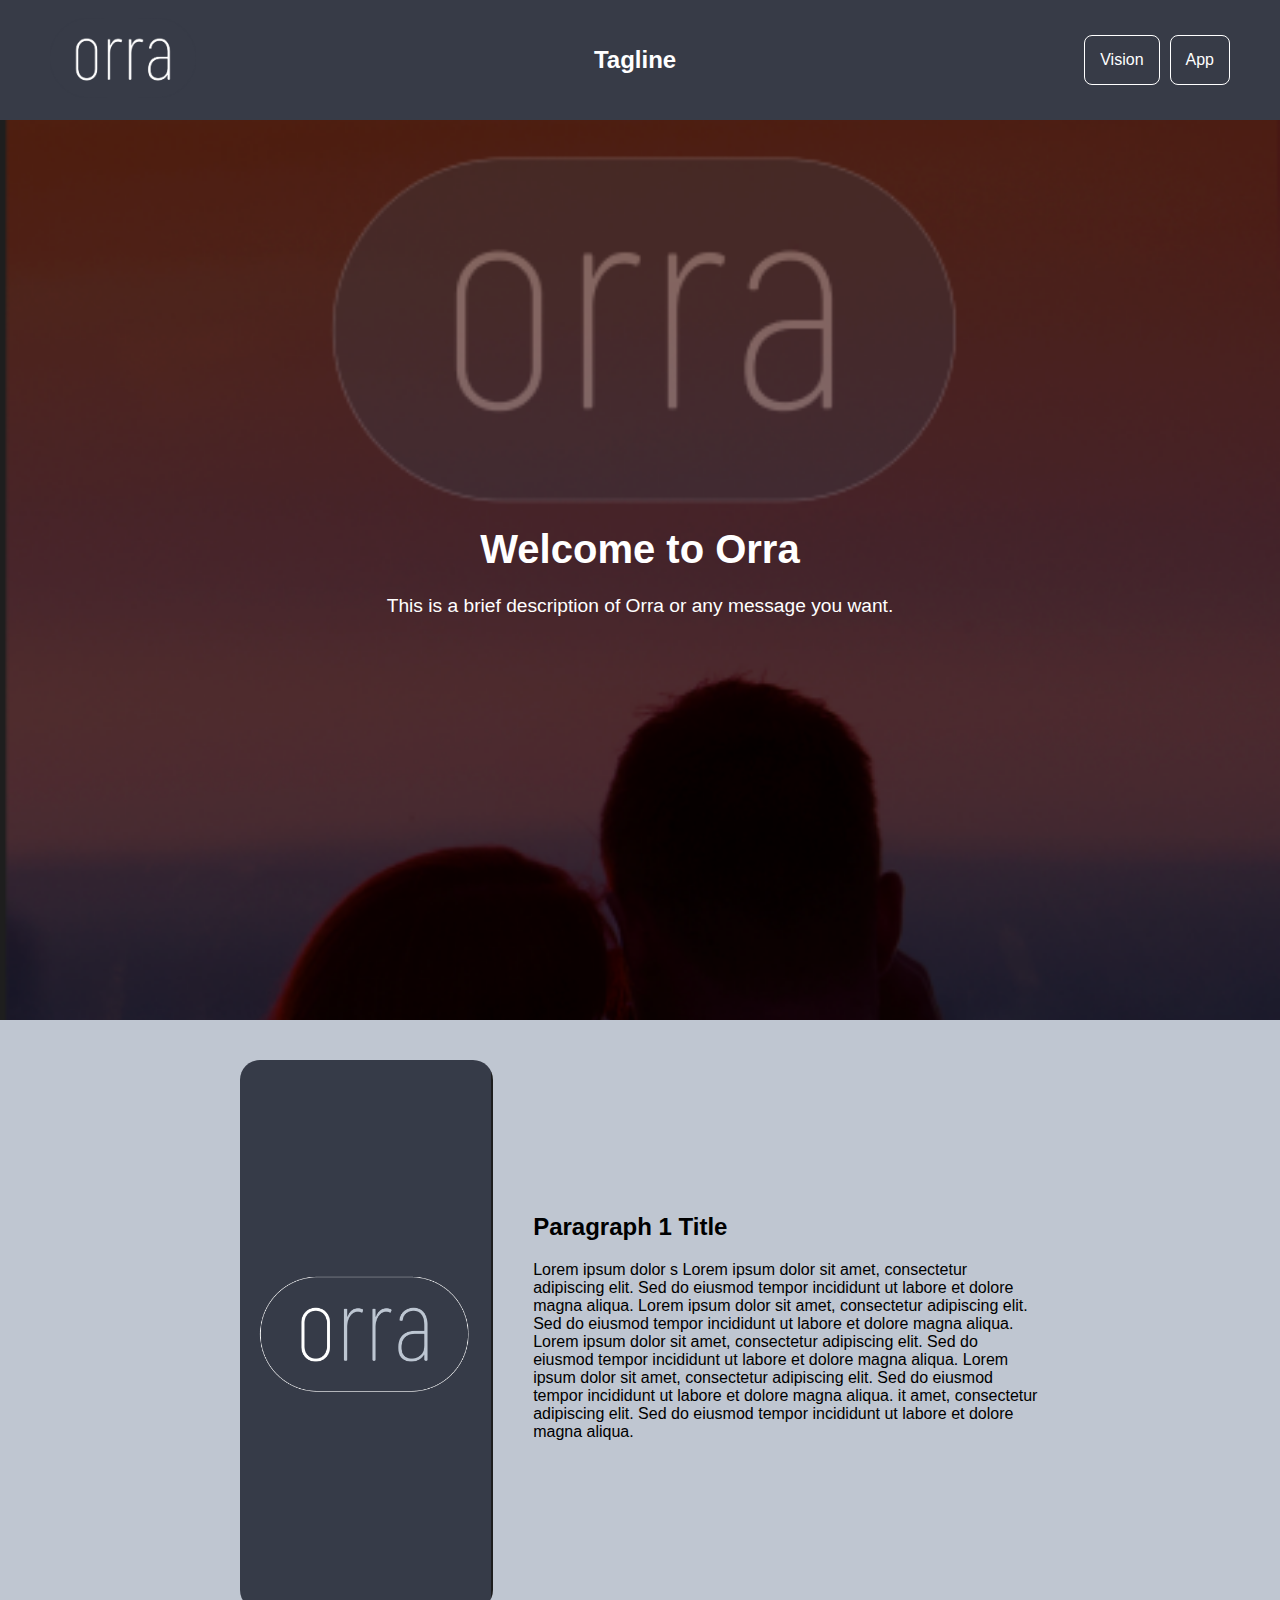
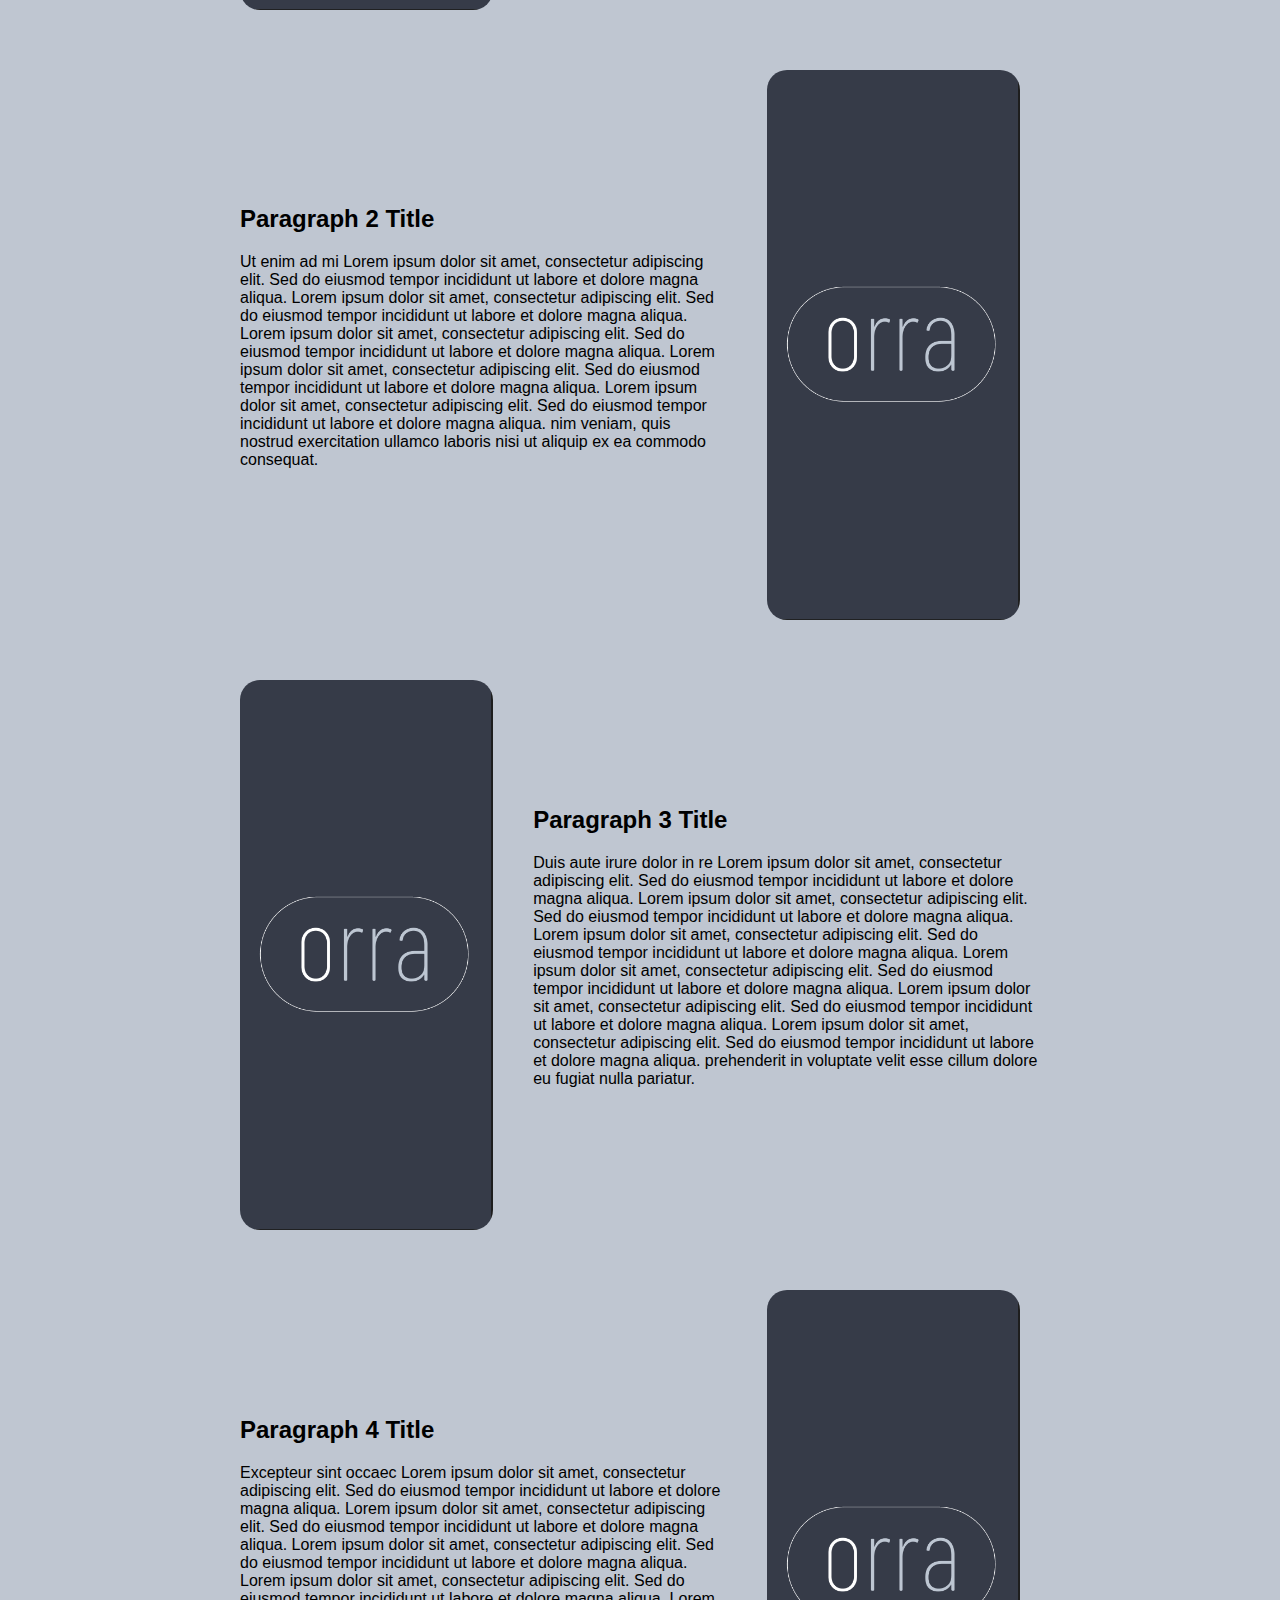
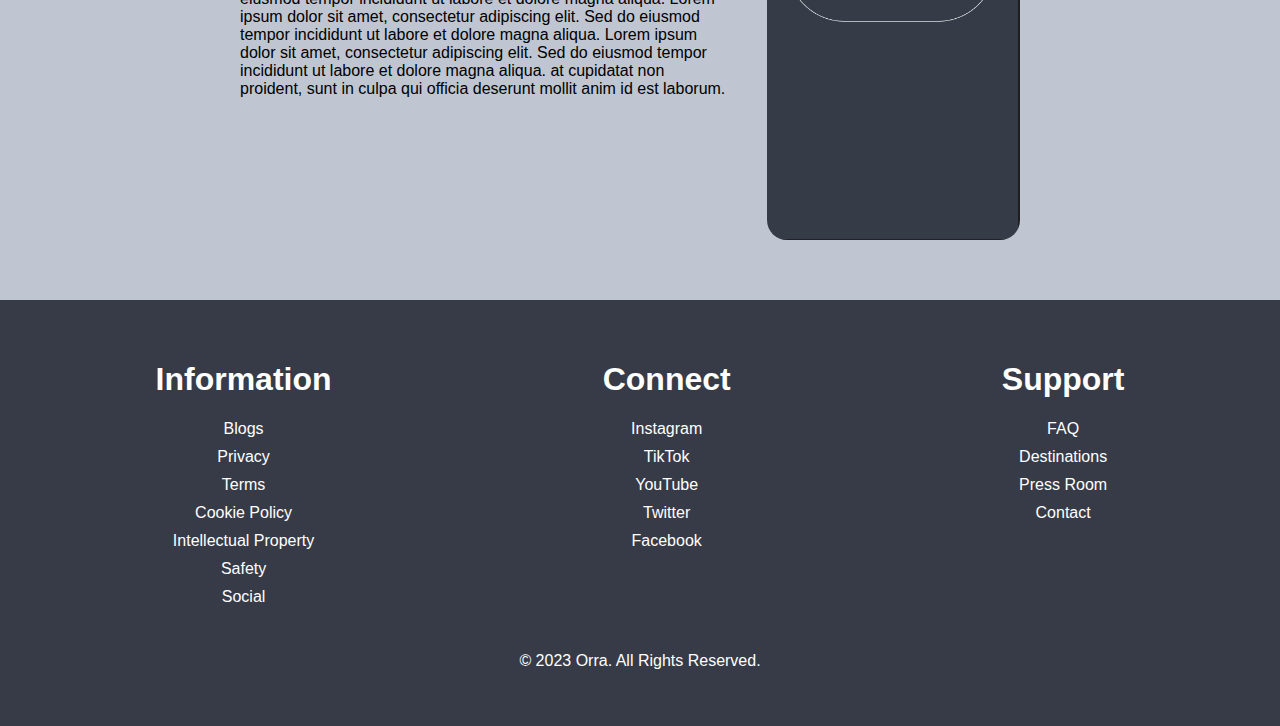
==== Index.html @ c57fde1e "First Update Made!" ====
<!DOCTYPE html>
<html lang="en">
<head>
    <meta charset="UTF-8">
    <meta name="viewport" content="width=device-width, initial-scale=1.0">
    <title>Tagline</title>

    <link rel="stylesheet" href="styles.css">
    <script src="Script.js"></script>
</head>
<body>

    <header>
        <div class="top-bar">
            <a href="#" class="logo">
                <img src="Orra Logo.png" alt="Your Logo">
            </a>
            <div class="company-name">Tagline</div>
            <div class="buttons">
                <a href="#vision-section" class="button hover-effect smooth-scroll">Vision</a>
                <a href="App.html" class="button hover-effect">App</a>
            </div>
        </div>
    </header>

    <section class="hero-section">
        <img src="Orra-2.png" alt="Hero Image">
        <div class="hero-content">
            <h1>Welcome to Orra</h1>
            <p>This is a brief description of Orra or any message you want.</p>
        </div>
    </section>    

    <main class="main-content">
        <div id="vision-section" class="content-section">
            <img src="Orra-Page.png" alt="Image 1" class="vertical-image left">
            <div class="text-content">
                <h2>Paragraph 1 Title</h2>
                <p>
                    Lorem ipsum dolor s                    Lorem ipsum dolor sit amet, consectetur adipiscing elit. Sed do eiusmod tempor incididunt ut labore et dolore magna aliqua.
                    Lorem ipsum dolor sit amet, consectetur adipiscing elit. Sed do eiusmod tempor incididunt ut labore et dolore magna aliqua.
                    Lorem ipsum dolor sit amet, consectetur adipiscing elit. Sed do eiusmod tempor incididunt ut labore et dolore magna aliqua.
                    Lorem ipsum dolor sit amet, consectetur adipiscing elit. Sed do eiusmod tempor incididunt ut labore et dolore magna aliqua.
                    it amet, consectetur adipiscing elit. Sed do eiusmod tempor incididunt ut labore et dolore magna aliqua.
                </p>
            </div>
        </div>

        <div class="content-section">
            <div class="text-content">
                <h2>Paragraph 2 Title</h2>
                <p>
                    Ut enim ad mi                    Lorem ipsum dolor sit amet, consectetur adipiscing elit. Sed do eiusmod tempor incididunt ut labore et dolore magna aliqua.
                    Lorem ipsum dolor sit amet, consectetur adipiscing elit. Sed do eiusmod tempor incididunt ut labore et dolore magna aliqua.
                    Lorem ipsum dolor sit amet, consectetur adipiscing elit. Sed do eiusmod tempor incididunt ut labore et dolore magna aliqua.
                    Lorem ipsum dolor sit amet, consectetur adipiscing elit. Sed do eiusmod tempor incididunt ut labore et dolore magna aliqua.
                    Lorem ipsum dolor sit amet, consectetur adipiscing elit. Sed do eiusmod tempor incididunt ut labore et dolore magna aliqua.
                    nim veniam, quis nostrud exercitation ullamco laboris nisi ut aliquip ex ea commodo consequat.
                </p>
            </div>
            <img src="Orra-Page.png" alt="Image 2" class="vertical-image right">
        </div>

        <div class="content-section">
            <img src="Orra-Page.png" alt="Image 3" class="vertical-image left">
            <div class="text-content">
                <h2>Paragraph 3 Title</h2>
                <p>
                    Duis aute irure dolor in re                    Lorem ipsum dolor sit amet, consectetur adipiscing elit. Sed do eiusmod tempor incididunt ut labore et dolore magna aliqua.
                    Lorem ipsum dolor sit amet, consectetur adipiscing elit. Sed do eiusmod tempor incididunt ut labore et dolore magna aliqua.
                    Lorem ipsum dolor sit amet, consectetur adipiscing elit. Sed do eiusmod tempor incididunt ut labore et dolore magna aliqua.
                    Lorem ipsum dolor sit amet, consectetur adipiscing elit. Sed do eiusmod tempor incididunt ut labore et dolore magna aliqua.
                    Lorem ipsum dolor sit amet, consectetur adipiscing elit. Sed do eiusmod tempor incididunt ut labore et dolore magna aliqua.
                    Lorem ipsum dolor sit amet, consectetur adipiscing elit. Sed do eiusmod tempor incididunt ut labore et dolore magna aliqua.
                    prehenderit in voluptate velit esse cillum dolore eu fugiat nulla pariatur.
                </p>
            </div>
        </div>

        <div class="content-section">
            <div class="text-content">
                <h2>Paragraph 4 Title</h2>
                <p>
                    Excepteur sint occaec                    Lorem ipsum dolor sit amet, consectetur adipiscing elit. Sed do eiusmod tempor incididunt ut labore et dolore magna aliqua.
                    Lorem ipsum dolor sit amet, consectetur adipiscing elit. Sed do eiusmod tempor incididunt ut labore et dolore magna aliqua.
                    Lorem ipsum dolor sit amet, consectetur adipiscing elit. Sed do eiusmod tempor incididunt ut labore et dolore magna aliqua.
                    Lorem ipsum dolor sit amet, consectetur adipiscing elit. Sed do eiusmod tempor incididunt ut labore et dolore magna aliqua.
                    Lorem ipsum dolor sit amet, consectetur adipiscing elit. Sed do eiusmod tempor incididunt ut labore et dolore magna aliqua.
                    Lorem ipsum dolor sit amet, consectetur adipiscing elit. Sed do eiusmod tempor incididunt ut labore et dolore magna aliqua.
                    at cupidatat non proident, sunt in culpa qui officia deserunt mollit anim id est laborum.
                </p>
            </div>
            <img src="Orra-Page.png" alt="Image 4" class="vertical-image right">
        </div>
    </main>


    <footer class="footer">
        <div class="footer-links">
            <div class="footer-column">
                <h1>Information</h1>
                <a href="#">Blogs</a>
                <a href="#">Privacy</a>
                <a href="#">Terms</a>
                <a href="#">Cookie Policy</a>
                <a href="#">Intellectual Property</a>
                <a href="#">Safety</a>
                <a href="#">Social</a>
            </div>
            <div class="footer-column">
                <h1>Connect</h1>
                <a href="#">Instagram</a>
                <a href="#">TikTok</a>
                <a href="#">YouTube</a>
                <a href="#">Twitter</a>
                <a href="#">Facebook</a>
            </div>
            <div class="footer-column">
                <h1>Support</h1>
                <a href="#">FAQ</a>
                <a href="#">Destinations</a>
                <a href="#">Press Room</a>
                <a href="#">Contact</a>
            </div>
        </div>
        <div class="copyright">
            <p>&copy; 2023 Orra. All Rights Reserved.</p>
        </div>
    </footer>
    

</body>
</html>
---- styles.css ----
body {
    margin: 0;
    font-family: Arial, sans-serif;
}

header {
    background-color: #373b47;
    color: white;
    padding: 20px 20px; /* Increase padding for top and bottom */
}

.top-bar {
    display: flex;
    justify-content: space-between;
    align-items: center;
    height: 80px; /* Increase the height of the top bar */
}

.logo img {
    max-height: 80px; /* Adjust the max height of the logo image */
    padding-left: 30px;
}

.company-name {
    flex-grow: 1;
    text-align: center;
    font-size: 1.5em; /* Increase the font size of the tagline */
    font-weight: bold; /* Make the tagline bold */
}


.buttons {
    display: flex;
    margin-right: 30px; /* Add more margin to the right of the buttons */
}

.button {
    margin-left: 10px;
    padding: 15px; /* Increase the padding of the buttons */
    text-decoration: none;
    color: white;
    border: 1px solid white;
    border-radius: 8px; /* Increase the border-radius for rounded corners */
    transition: background-color 0.3s ease, color 0.3s ease;
    display: flex;
    align-items: center; /* Center the content vertically */
}

.button:hover {
    background-color: #bfc6d1;
    color: #fff; /* Ensuring text color changes on hover */
    margin-left: 15px; /* Increase the left margin of the buttons on hover */
}
  

.footer {
    background-color: #373b47;
    color: white;
    padding: 40px 20px;
    text-align: center;
}

.footer-links {
    display: flex;
    flex-wrap: wrap;
    justify-content: space-around;
}

.footer-column {
    flex-grow: 1;
    margin-bottom: 20px;
}

.footer-column h2 {
    margin-bottom: 10px;
    font-size: 18px;
}

.footer-links a {
    display: block;
    margin-bottom: 10px;
    color: white;
    text-decoration: none;
    transition: color 0.3s ease;
}

.footer-links a:hover {
    color: #bfc6d1;
}

body {
    font-family: Arial, sans-serif;
    background-color: #bfc6d1;
}

.main-content {
    max-width: 800px; /* Adjust the maximum width as needed */
    margin: 0 auto; /* Center the content */
    padding: 20px;
}

.content-section {
    display: flex;
    align-items: center;
    margin-bottom: 40px;
}

.vertical-image {
    height: 550px; /* Adjust the height as needed */
    margin-top: 20px;
    margin-right: 20px;
    border-radius: 20px;
    object-fit: cover; /* Ensures the image covers the container */
}

.vertical-image.left {
    margin-right: 40px;
}

.vertical-image.right {
    margin-left: 40px;
}

.text-content {
    flex: 1;
}

/* Media query to make the layout responsive */
@media (max-width: 768px) {
    .content-section {
        flex-direction: column-reverse;
        text-align: center;
    }

    .vertical-image {
        margin: 0;
        margin-bottom: 20px;
    }

    .vertical-image.left,
    .vertical-image.right {
        margin: 0;
    }
}

.hero-section {
    height: 100vh; /* Cover the full viewport height */
    position: relative;
    overflow: hidden;
}

.hero-section img {
    width: 100%;
    height: auto;
    position: absolute;
    top: 0;
    left: 0;
    z-index: -1;
}

.hero-content {
    max-width: 800px;
    position: absolute;
    top: 50%;
    left: 50%;
    transform: translate(-50%, -50%);
    color: white;
    text-align: center;
}

.hero-content h1 {
    font-size: 2.5em; /* Adjust font size as needed */
    margin-bottom: 20px;
}

.hero-content p {
    font-size: 1.2em; /* Adjust font size as needed */
    line-height: 1.5;
}

.app-page {
    display: flex;
    flex-direction: column;
    justify-content: center;
    align-items: center;
    height: 100vh;
    background-color: #f4f4f4; /* Add background color as needed */
    margin-top: 20px; /* Add margin to create space below the header */
    margin-bottom: 20px; /* Add margin to create space above the footer */
}

.centered-image {
    margin: 20px; /* Adjust spacing between images */
    display: flex;
    justify-content: center; /* Center horizontally */
}

.centered-image img {
    margin: 10px; /* Adjust spacing between images */
    width: 100px; /* Adjust the width of the small images */
    height: 80px; /* Adjust the height of the small images */
    border-radius: 20px;
}

.large-image img {
    width: 400px; /* Adjust the width of the large image */
    height: 400px; /* Adjust the height of the large image */
}

.contact-section {
    margin-top: 20px; /* Adjust spacing between images and the contact form */
    margin-bottom: 20px; /* Add margin to create space above the footer */
    text-align: center;
}

.contact-section h2 {
    font-size: 2em;
    margin-bottom: 10px; /* Add margin below the heading */
}

.contact-section p {
    margin-bottom: 20px;
}

.contact-section form {
    display: flex;
    flex-direction: column;
    align-items: center;
}

.contact-section label {
    margin: 5px 0;
}

.contact-section input {
    margin-bottom: 10px;
    padding: 10px;
    width: 100%;
    box-sizing: border-box;
}

.contact-section button {
    padding: 12px;
    background-color: #373b47;
    color: white;
    border: none;
    border-radius: 5px;
    cursor: pointer;
    transition: background-color 0.3s ease;
}

.contact-section button:hover {
    background-color: #bfc6d1;
}
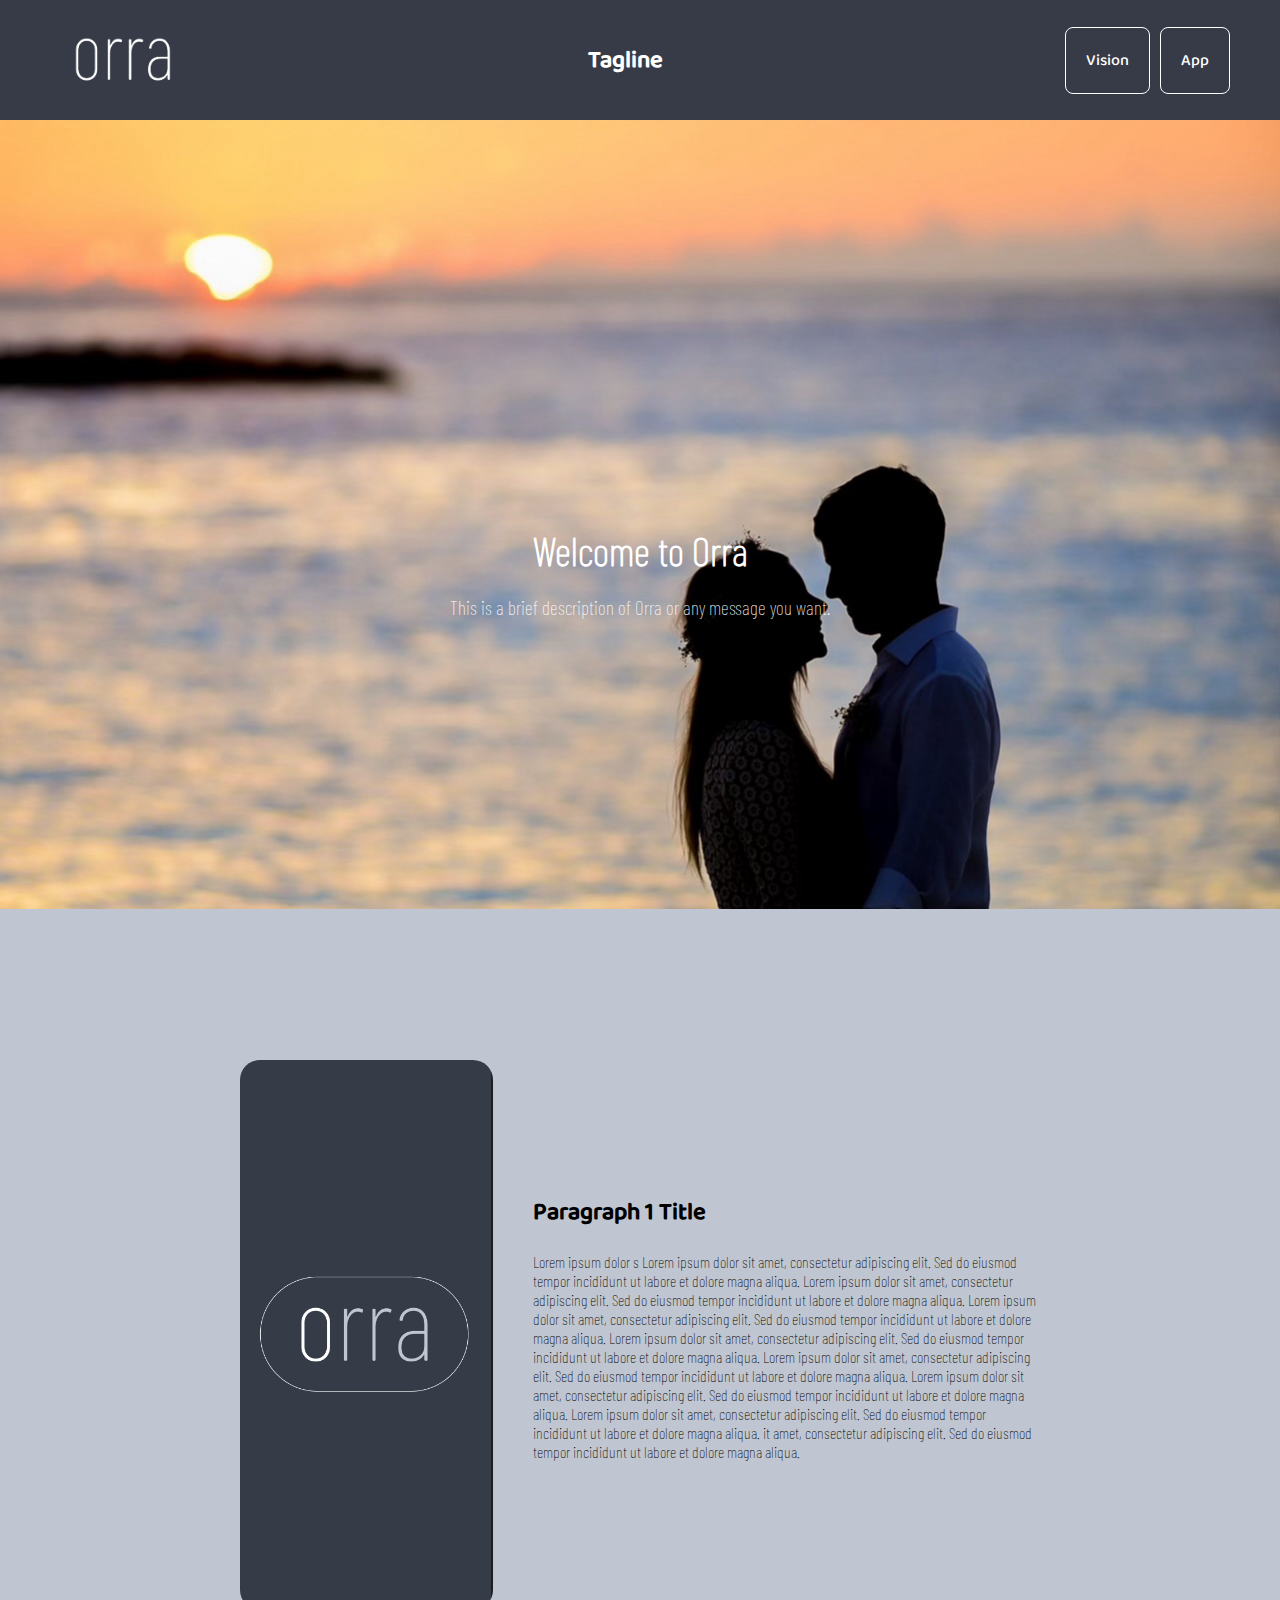
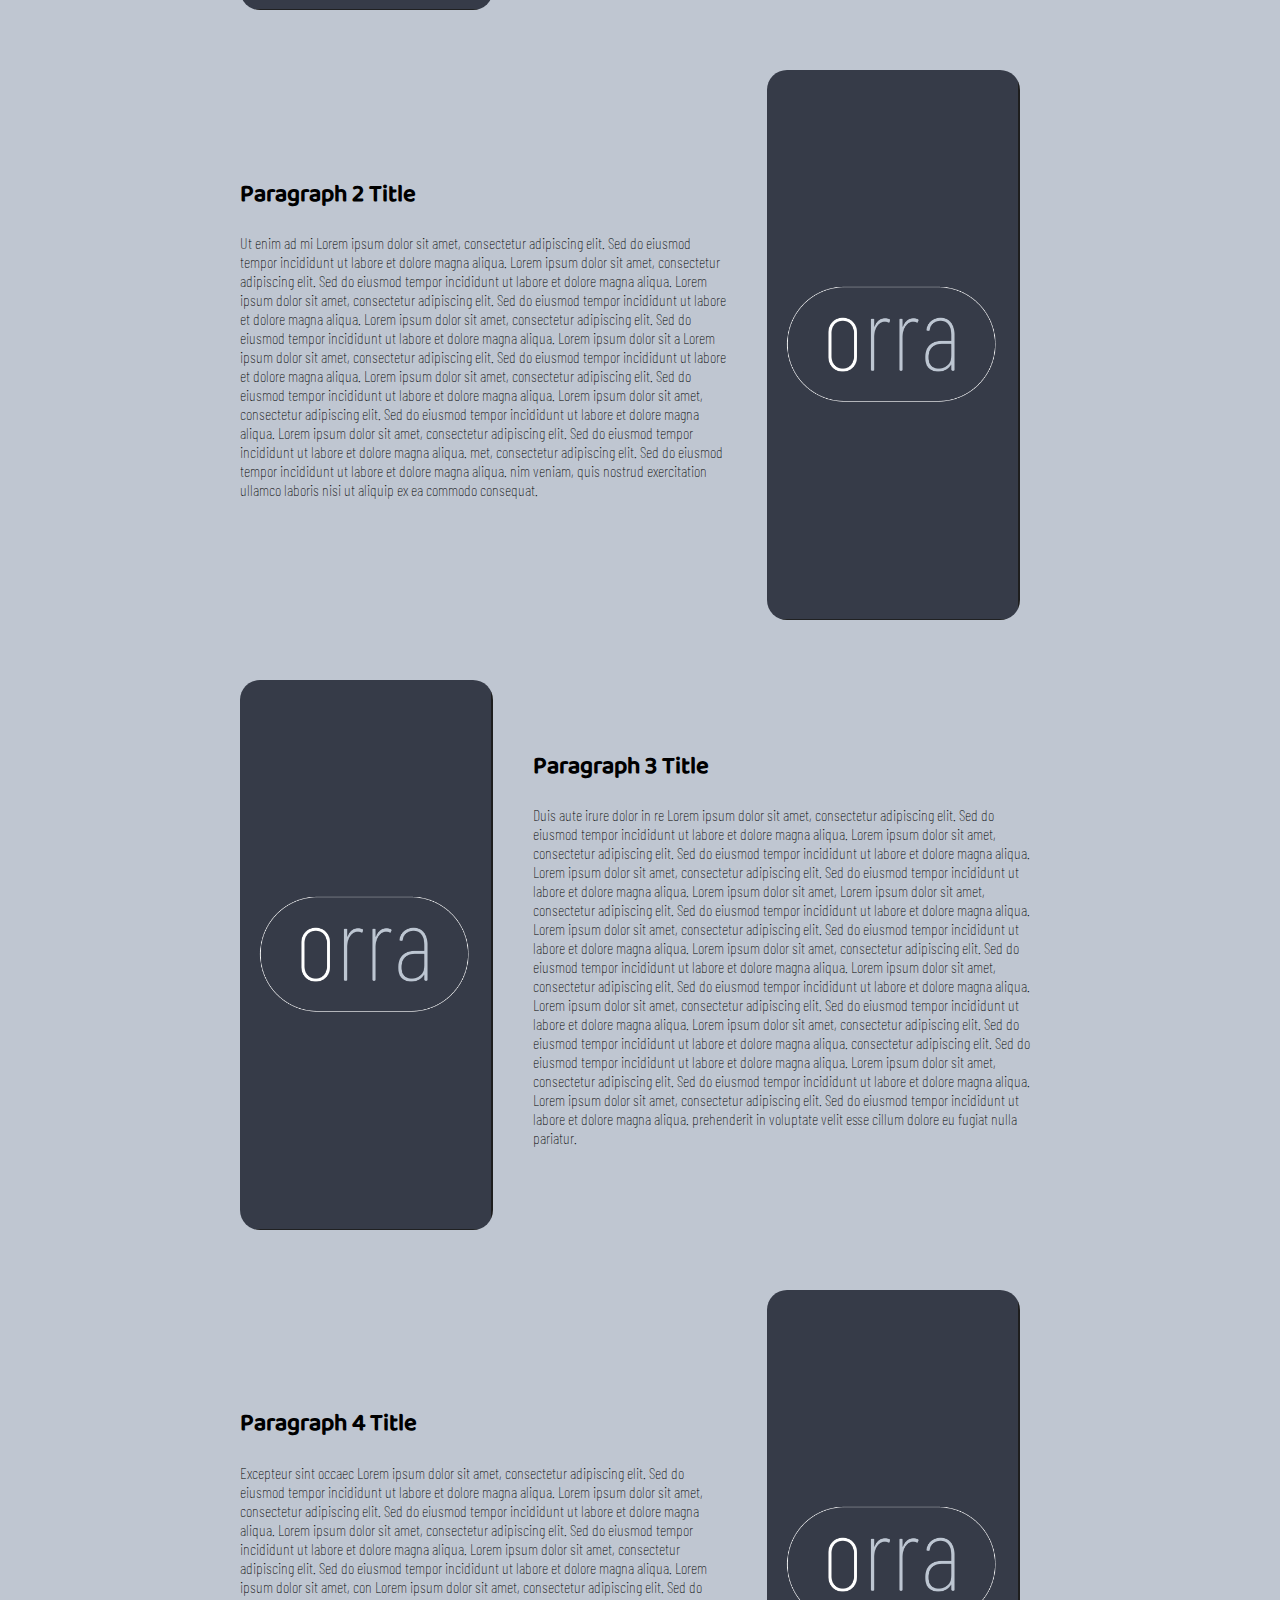
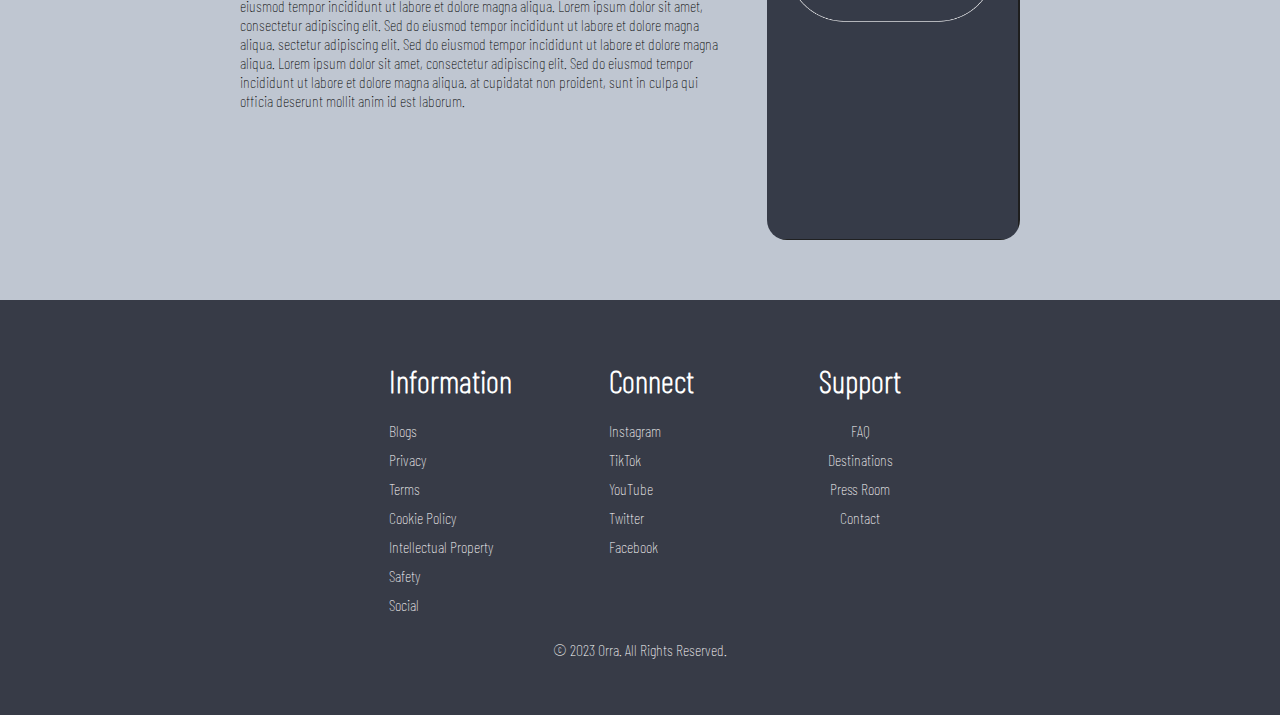
==== commit e7c36e48: "Second Update Pushed and synced!" ====
--- a/Index.html
+++ b/Index.html
@@ -1,21 +1,22 @@
 <!DOCTYPE html>
 <html lang="en">
+
 <head>
     <meta charset="UTF-8">
     <meta name="viewport" content="width=device-width, initial-scale=1.0">
-    <title>Tagline</title>
-
-    <link rel="stylesheet" href="styles.css">
-    <script src="Script.js"></script>
+    <title>Home</title>
+    <link rel="stylesheet" href="Styles/styles.css">
+    <link rel="stylesheet" href="Styles/Index.css">
+    <script src="Scripts/Script.js "></script>
 </head>
 <body>
 
     <header>
         <div class="top-bar">
             <a href="#" class="logo">
-                <img src="Orra Logo.png" alt="Your Logo">
+                <img src="Images/Orra Logo.png" alt="Your Logo">
             </a>
-            <div class="company-name">Tagline</div>
+            <div class="company-tagline"><h4>Tagline</h4></div>
             <div class="buttons">
                 <a href="#vision-section" class="button hover-effect smooth-scroll">Vision</a>
                 <a href="App.html" class="button hover-effect">App</a>
@@ -24,7 +25,7 @@
     </header>
 
     <section class="hero-section">
-        <img src="Orra-2.png" alt="Hero Image">
+         <img src="Images/Orra-2.png" alt="Hero Image">
         <div class="hero-content">
             <h1>Welcome to Orra</h1>
             <p>This is a brief description of Orra or any message you want.</p>
@@ -33,11 +34,14 @@
 
     <main class="main-content">
         <div id="vision-section" class="content-section">
-            <img src="Orra-Page.png" alt="Image 1" class="vertical-image left">
+            <img src="Images/Orra-Page.png" alt="Image 1" class="vertical-image left">
             <div class="text-content">
                 <h2>Paragraph 1 Title</h2>
                 <p>
                     Lorem ipsum dolor s                    Lorem ipsum dolor sit amet, consectetur adipiscing elit. Sed do eiusmod tempor incididunt ut labore et dolore magna aliqua.
+                    Lorem ipsum dolor sit amet, consectetur adipiscing elit. Sed do eiusmod tempor incididunt ut labore et dolore magna aliqua.
+                    Lorem ipsum dolor sit amet, consectetur adipiscing elit. Sed do eiusmod tempor incididunt ut labore et dolore magna aliqua.
+                    Lorem ipsum dolor sit amet, consectetur adipiscing elit. Sed do eiusmod tempor incididunt ut labore et dolore magna aliqua.
                     Lorem ipsum dolor sit amet, consectetur adipiscing elit. Sed do eiusmod tempor incididunt ut labore et dolore magna aliqua.
                     Lorem ipsum dolor sit amet, consectetur adipiscing elit. Sed do eiusmod tempor incididunt ut labore et dolore magna aliqua.
                     Lorem ipsum dolor sit amet, consectetur adipiscing elit. Sed do eiusmod tempor incididunt ut labore et dolore magna aliqua.
@@ -54,22 +58,32 @@
                     Lorem ipsum dolor sit amet, consectetur adipiscing elit. Sed do eiusmod tempor incididunt ut labore et dolore magna aliqua.
                     Lorem ipsum dolor sit amet, consectetur adipiscing elit. Sed do eiusmod tempor incididunt ut labore et dolore magna aliqua.
                     Lorem ipsum dolor sit amet, consectetur adipiscing elit. Sed do eiusmod tempor incididunt ut labore et dolore magna aliqua.
+                    Lorem ipsum dolor sit a                    Lorem ipsum dolor sit amet, consectetur adipiscing elit. Sed do eiusmod tempor incididunt ut labore et dolore magna aliqua.
                     Lorem ipsum dolor sit amet, consectetur adipiscing elit. Sed do eiusmod tempor incididunt ut labore et dolore magna aliqua.
+                    Lorem ipsum dolor sit amet, consectetur adipiscing elit. Sed do eiusmod tempor incididunt ut labore et dolore magna aliqua.
+                    Lorem ipsum dolor sit amet, consectetur adipiscing elit. Sed do eiusmod tempor incididunt ut labore et dolore magna aliqua.
+                    met, consectetur adipiscing elit. Sed do eiusmod tempor incididunt ut labore et dolore magna aliqua.
                     nim veniam, quis nostrud exercitation ullamco laboris nisi ut aliquip ex ea commodo consequat.
                 </p>
             </div>
-            <img src="Orra-Page.png" alt="Image 2" class="vertical-image right">
+            <img src="Images/Orra-Page.png" alt="Image 2" class="vertical-image right">
         </div>
 
         <div class="content-section">
-            <img src="Orra-Page.png" alt="Image 3" class="vertical-image left">
+            <img src="Images/Orra-Page.png" alt="Image 3" class="vertical-image left">
             <div class="text-content">
                 <h2>Paragraph 3 Title</h2>
                 <p>
                     Duis aute irure dolor in re                    Lorem ipsum dolor sit amet, consectetur adipiscing elit. Sed do eiusmod tempor incididunt ut labore et dolore magna aliqua.
                     Lorem ipsum dolor sit amet, consectetur adipiscing elit. Sed do eiusmod tempor incididunt ut labore et dolore magna aliqua.
                     Lorem ipsum dolor sit amet, consectetur adipiscing elit. Sed do eiusmod tempor incididunt ut labore et dolore magna aliqua.
+                    Lorem ipsum dolor sit amet,                    Lorem ipsum dolor sit amet, consectetur adipiscing elit. Sed do eiusmod tempor incididunt ut labore et dolore magna aliqua.
                     Lorem ipsum dolor sit amet, consectetur adipiscing elit. Sed do eiusmod tempor incididunt ut labore et dolore magna aliqua.
+                    Lorem ipsum dolor sit amet, consectetur adipiscing elit. Sed do eiusmod tempor incididunt ut labore et dolore magna aliqua.
+                    Lorem ipsum dolor sit amet, consectetur adipiscing elit. Sed do eiusmod tempor incididunt ut labore et dolore magna aliqua.
+                    Lorem ipsum dolor sit amet, consectetur adipiscing elit. Sed do eiusmod tempor incididunt ut labore et dolore magna aliqua.
+                    Lorem ipsum dolor sit amet, consectetur adipiscing elit. Sed do eiusmod tempor incididunt ut labore et dolore magna aliqua.
+                    consectetur adipiscing elit. Sed do eiusmod tempor incididunt ut labore et dolore magna aliqua.
                     Lorem ipsum dolor sit amet, consectetur adipiscing elit. Sed do eiusmod tempor incididunt ut labore et dolore magna aliqua.
                     Lorem ipsum dolor sit amet, consectetur adipiscing elit. Sed do eiusmod tempor incididunt ut labore et dolore magna aliqua.
                     prehenderit in voluptate velit esse cillum dolore eu fugiat nulla pariatur.
@@ -85,12 +99,14 @@
                     Lorem ipsum dolor sit amet, consectetur adipiscing elit. Sed do eiusmod tempor incididunt ut labore et dolore magna aliqua.
                     Lorem ipsum dolor sit amet, consectetur adipiscing elit. Sed do eiusmod tempor incididunt ut labore et dolore magna aliqua.
                     Lorem ipsum dolor sit amet, consectetur adipiscing elit. Sed do eiusmod tempor incididunt ut labore et dolore magna aliqua.
+                    Lorem ipsum dolor sit amet, con                    Lorem ipsum dolor sit amet, consectetur adipiscing elit. Sed do eiusmod tempor incididunt ut labore et dolore magna aliqua.
                     Lorem ipsum dolor sit amet, consectetur adipiscing elit. Sed do eiusmod tempor incididunt ut labore et dolore magna aliqua.
+                    sectetur adipiscing elit. Sed do eiusmod tempor incididunt ut labore et dolore magna aliqua.
                     Lorem ipsum dolor sit amet, consectetur adipiscing elit. Sed do eiusmod tempor incididunt ut labore et dolore magna aliqua.
                     at cupidatat non proident, sunt in culpa qui officia deserunt mollit anim id est laborum.
                 </p>
             </div>
-            <img src="Orra-Page.png" alt="Image 4" class="vertical-image right">
+            <img src="Images/Orra-Page.png" alt="Image 4" class="vertical-image right">
         </div>
     </main>
 
@@ -109,13 +125,13 @@
             </div>
             <div class="footer-column">
                 <h1>Connect</h1>
-                <a href="#">Instagram</a>
-                <a href="#">TikTok</a>
-                <a href="#">YouTube</a>
-                <a href="#">Twitter</a>
-                <a href="#">Facebook</a>
+                <a href="https://www.instagram.com">Instagram</a>
+                <a href="https://www.tiktok.com/en">TikTok</a>
+                <a href="https://www.youtube.com">YouTube</a>
+                <a href="https://twitter.com">Twitter</a>
+                <a href="https://facebook.com">Facebook</a>
             </div>
-            <div class="footer-column">
+            <div class="footer-c olumn">
                 <h1>Support</h1>
                 <a href="#">FAQ</a>
                 <a href="#">Destinations</a>
--- a/Styles/styles.css
+++ b/Styles/styles.css
@@ -0,0 +1,174 @@
+/* Import the Barlow Condensed font */
+@font-face {
+    font-family: 'Barlow Condensed';
+    src: url('/Fonts/BarlowCondensed-Thin.ttf') format('truetype');
+    font-weight: 100;
+    font-style: normal;
+}
+
+/* Import the Baloo 2 font */
+@font-face {
+    font-family: 'Baloo 2';
+    src: url('/Fonts/Baloo2-Medium.ttf') format('truetype');
+    font-weight: 500;
+    font-style: medium;
+}
+
+body {
+    margin: 0;
+    font-family: 'Barlow Condensed', sans-serif; /* Use Barlow Condensed as the primary font */
+}
+
+h1 {
+    font-family: 'Barlow Condensed', sans-serif; /* Use Blarow Condensed for h1 */
+}
+
+h2, h3, h4, h5, h6 {
+    font-family: 'Baloo 2', sans-serif; /* Use Baloo 2 for headings */
+}
+
+p {
+    font-family: 'Barlow Condensed', sans-serif; /* Use Barlow Condensed for Paragraphs */
+}
+
+header {
+    background-color: #373b47;
+    color: white;
+    padding: 20px 20px; /* Increase padding for top and bottom */
+}
+
+.top-bar {
+    display: flex;
+    justify-content: space-between;
+    align-items: center;
+    height: 80px; /* Increase the height of the top bar */
+}
+
+.logo img {
+    max-height: 80px; /* Adjust the max height of the logo image */
+    padding-left: 30px;
+}
+
+.company-tagline {
+    flex-grow: 1;
+    text-align: center;
+    font-size: 1.5em; /* Increase the font size of the tagline */
+    font-weight: bold; /* Make the tagline bold */
+}
+
+.buttons {
+    display: flex;
+    margin-right: 30px; /* Add more margin to the right of the buttons */
+}
+
+.button {
+    font-family: 'Baloo 2', sans-serif; /* Use the Baloo 2 font */
+    margin-left: 10px;
+    padding: 20px; /* Increase the padding for larger buttons */
+    text-decoration: none;
+    color: white;
+    border: 1px solid white;
+    border-radius: 8px; /* Increase the border-radius for rounded corners */
+    transition: background-color 0.3s ease, color 0.3s ease;
+    display: flex;
+    align-items: center; /* Center the content vertically */
+}
+
+.button:hover {
+    background-color: #bfc6d1;
+    color: #fff; /* Ensuring text color changes on hover */
+    margin-left: 15px; /* Increase the left margin of the buttons on hover */
+    padding: 22px; /* Increase the padding on hover for larger buttons */
+}  
+
+.footer {
+    background-color: #373b47;
+    color: white;
+    padding: 40px 20px;
+    text-align: center;
+}
+
+.footer-links {
+    display: flex;
+    flex-wrap: wrap;
+    justify-content: center; /* Center the columns horizontally */
+}
+
+.footer-column {
+    flex-basis: 200px; /* Set the width of each column */
+    margin: 0 10px; /* Add some margin between columns */
+    text-align: left; /* Align text to the left within each column */
+}
+
+.footer-column h2 {
+    margin-bottom: 10px;
+    font-size: 18px;
+    font-family: 'Barlow Condensed', sans-serif; /* Set the font for h2 */
+}
+
+.footer-links a {
+    display: block;
+    margin-bottom: 10px;
+    color: white;
+    text-decoration: none;
+    transition: color 0.3s ease;
+    font-family: 'Barlow Condensed', sans-serif; /* Set the font for links */
+}
+
+.footer-links a:hover {
+    color: #bfc6d1;
+}
+
+body {
+    font-family: Arial, sans-serif;
+    background-color: #bfc6d1;
+}
+
+.main-content {
+    max-width: 800px; /* Adjust the maximum width as needed */
+    margin: 0 auto; /* Center the content */
+    padding: 20px;
+}
+
+.content-section {
+    display: flex;
+    align-items: center;
+    margin-bottom: 40px;
+}
+
+.vertical-image {
+    height: 550px; /* Adjust the height as needed */
+    margin-top: 20px;
+    margin-right: 20px;
+    border-radius: 20px;
+    object-fit: cover; /* Ensures the image covers the container */
+}
+
+.vertical-image.left {
+    margin-right: 40px;
+}
+
+.vertical-image.right {
+    margin-left: 40px;
+}
+
+.text-content {
+    flex: 1;
+}
+
+@media (max-width: 768px) {
+    .content-section {
+        flex-direction: column-reverse;
+        text-align: center;
+    }
+
+    .vertical-image {
+        margin: 0;
+        margin-bottom: 20px;
+    }
+
+    .vertical-image.left,
+    .vertical-image.right {
+        margin: 0;
+    }
+}--- a/Styles/Index.css
+++ b/Styles/Index.css
@@ -0,0 +1,66 @@
+.hero-section {
+    height: 100vh;
+    position: relative;
+    overflow: hidden;
+}
+
+.hero-section img {
+    width: 100%;
+    height: auto;
+    position: absolute;
+    top: 0;
+    left: 0;
+    z-index: -1;
+}
+
+.hero-content {
+    max-width: 800px;
+    position: absolute;
+    top: 50%;
+    left: 50%;
+    transform: translate(-50%, -50%);
+    color: white;
+    text-align: center;
+}
+
+.hero-content h1 {
+    font-size: 2.5em;
+    margin-bottom: 20px;
+}
+
+.hero-content p {
+    font-size: 1.2em;
+    line-height: 1.5;
+}
+
+.main-content {
+    max-width: 800px;
+    margin: 0 auto;
+    padding: 20px;
+}
+
+.content-section {
+    display: flex;
+    align-items: center;
+    margin-bottom: 40px;
+}
+
+.vertical-image {
+    height: 550px;
+    margin-top: 20px;
+    margin-right: 20px;
+    border-radius: 20px;
+    object-fit: cover;
+}
+
+.vertical-image.left {
+    margin-right: 40px;
+}
+
+.vertical-image.right {
+    margin-left: 40px;
+}
+
+.text-content {
+    flex: 1;
+}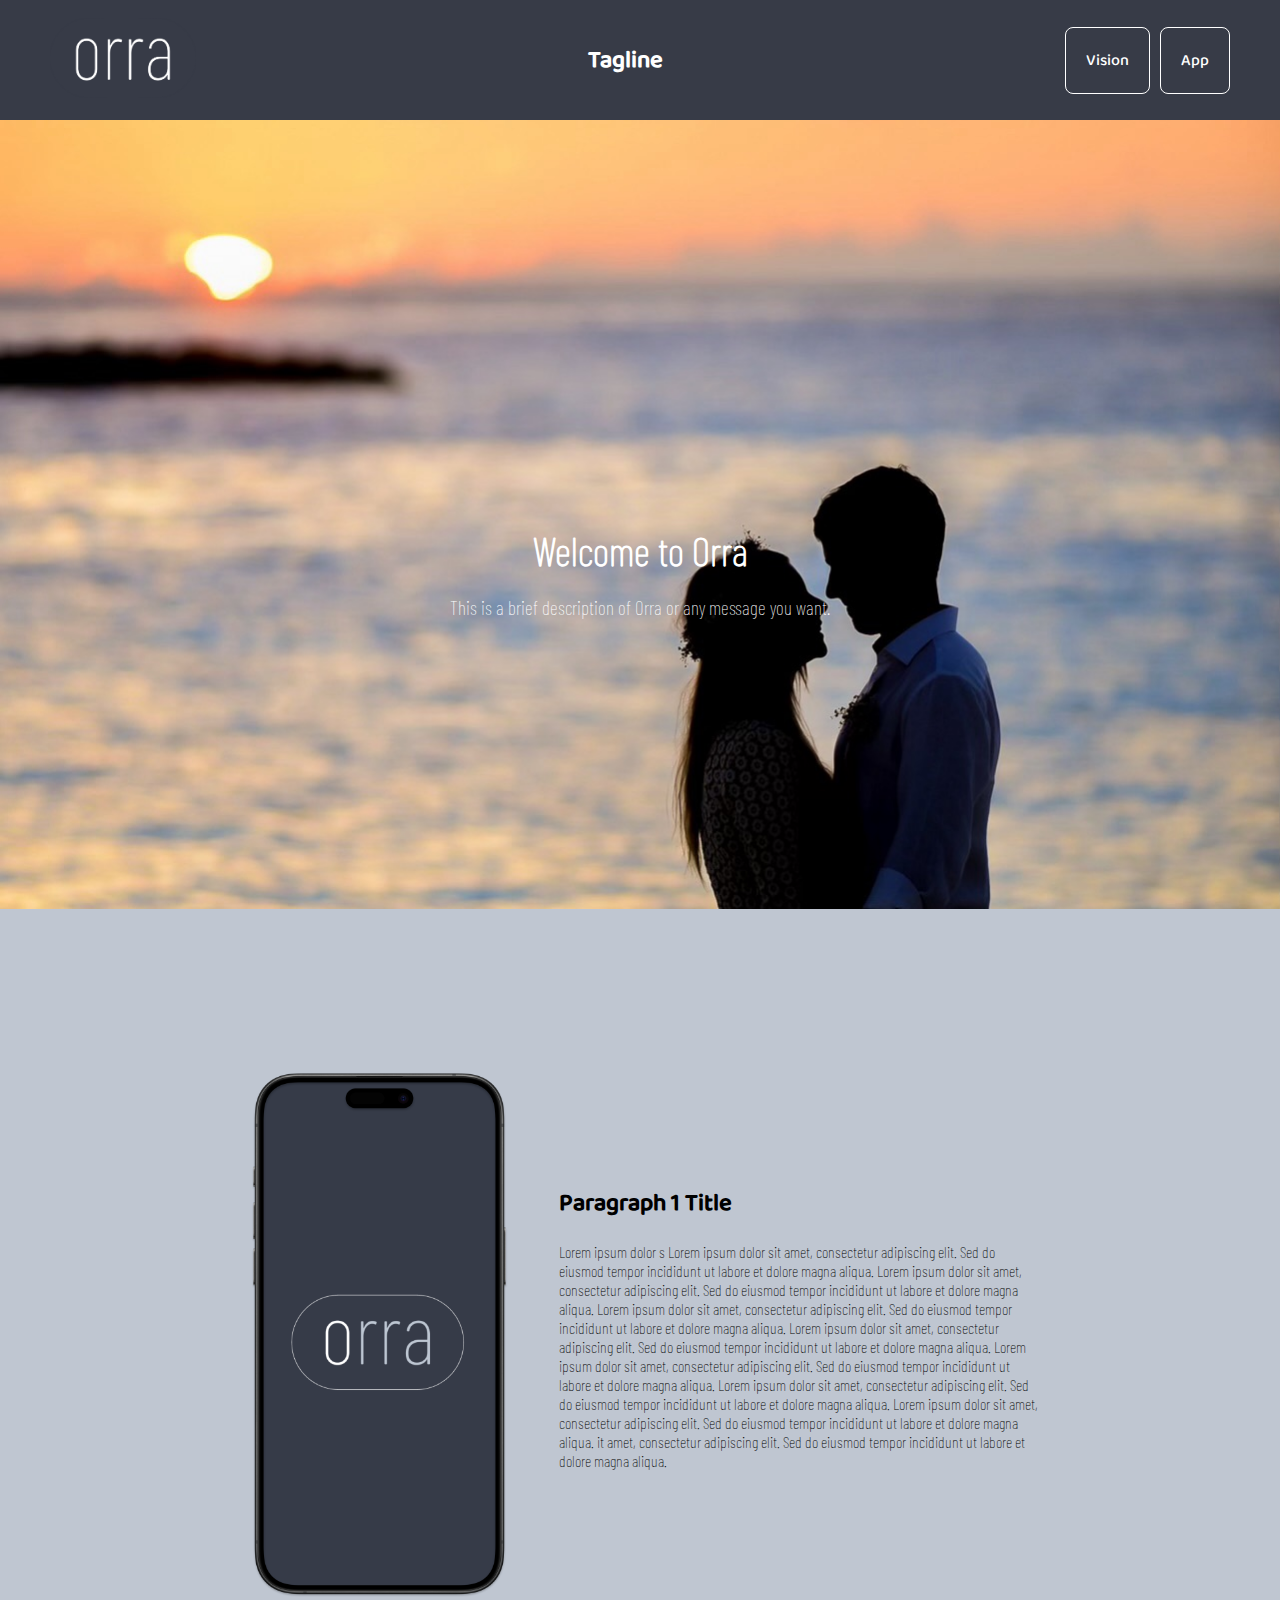
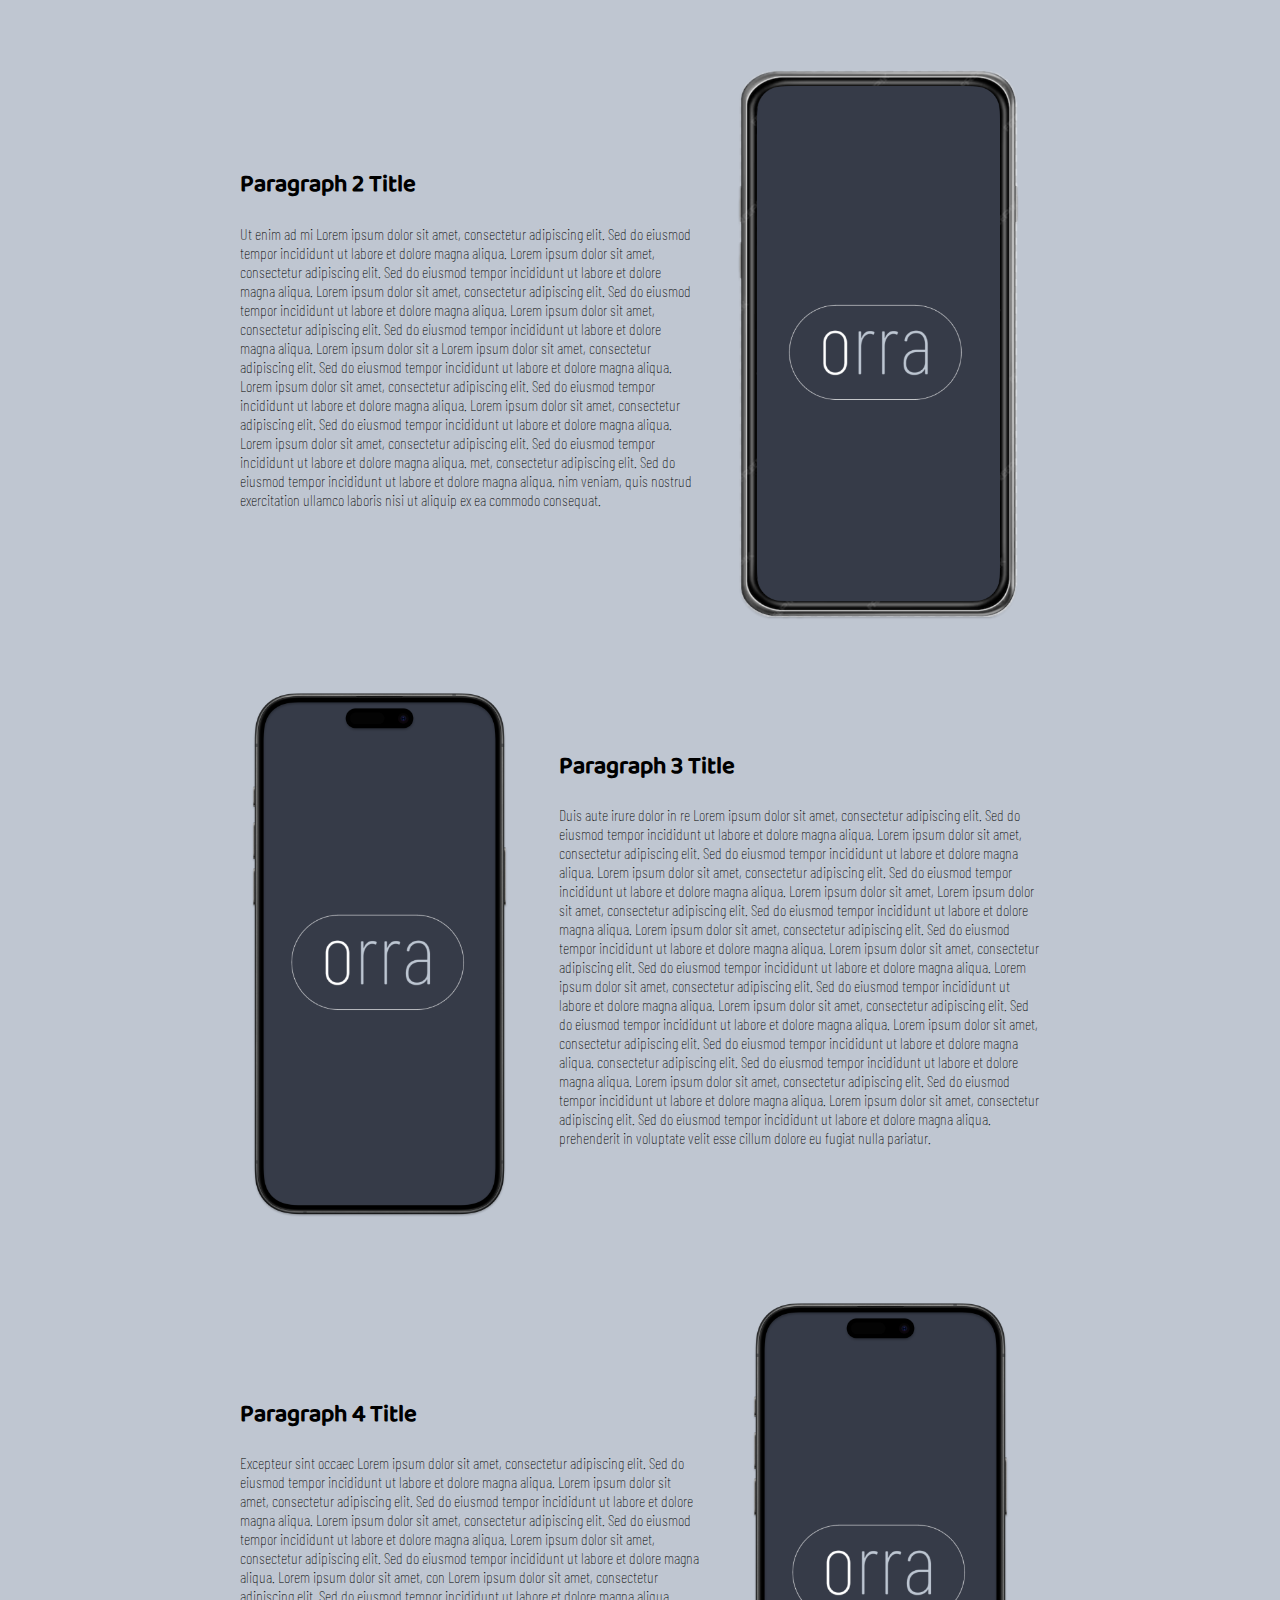
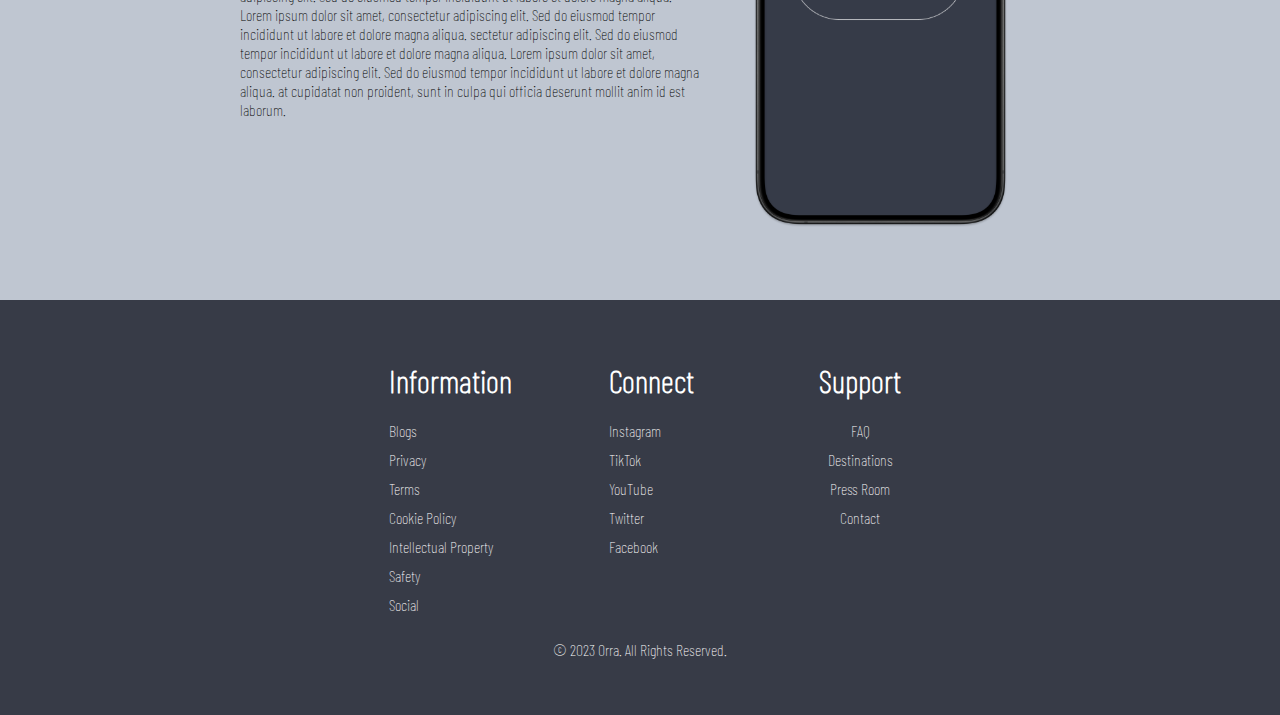
==== commit 3276a80d: "Third Edition Pushed!" ====
--- a/Index.html
+++ b/Index.html
@@ -34,7 +34,7 @@
 
     <main class="main-content">
         <div id="vision-section" class="content-section">
-            <img src="Images/Orra-Page.png" alt="Image 1" class="vertical-image left">
+            <img src="Images/iPhone-Cutout.png" alt="Image 1" class="vertical-image left">
             <div class="text-content">
                 <h2>Paragraph 1 Title</h2>
                 <p>
@@ -66,11 +66,11 @@
                     nim veniam, quis nostrud exercitation ullamco laboris nisi ut aliquip ex ea commodo consequat.
                 </p>
             </div>
-            <img src="Images/Orra-Page.png" alt="Image 2" class="vertical-image right">
+            <img src="Images/Android-Cutout.png" alt="Image 2" class="vertical-image right">
         </div>
 
         <div class="content-section">
-            <img src="Images/Orra-Page.png" alt="Image 3" class="vertical-image left">
+            <img src="Images/iPhone-Cutout.png" alt="Image 3" class="vertical-image left">
             <div class="text-content">
                 <h2>Paragraph 3 Title</h2>
                 <p>
@@ -106,7 +106,7 @@
                     at cupidatat non proident, sunt in culpa qui officia deserunt mollit anim id est laborum.
                 </p>
             </div>
-            <img src="Images/Orra-Page.png" alt="Image 4" class="vertical-image right">
+            <img src="Images/iPhone-Cutout.png" alt="Image 4" class="vertical-image right">
         </div>
     </main>
 
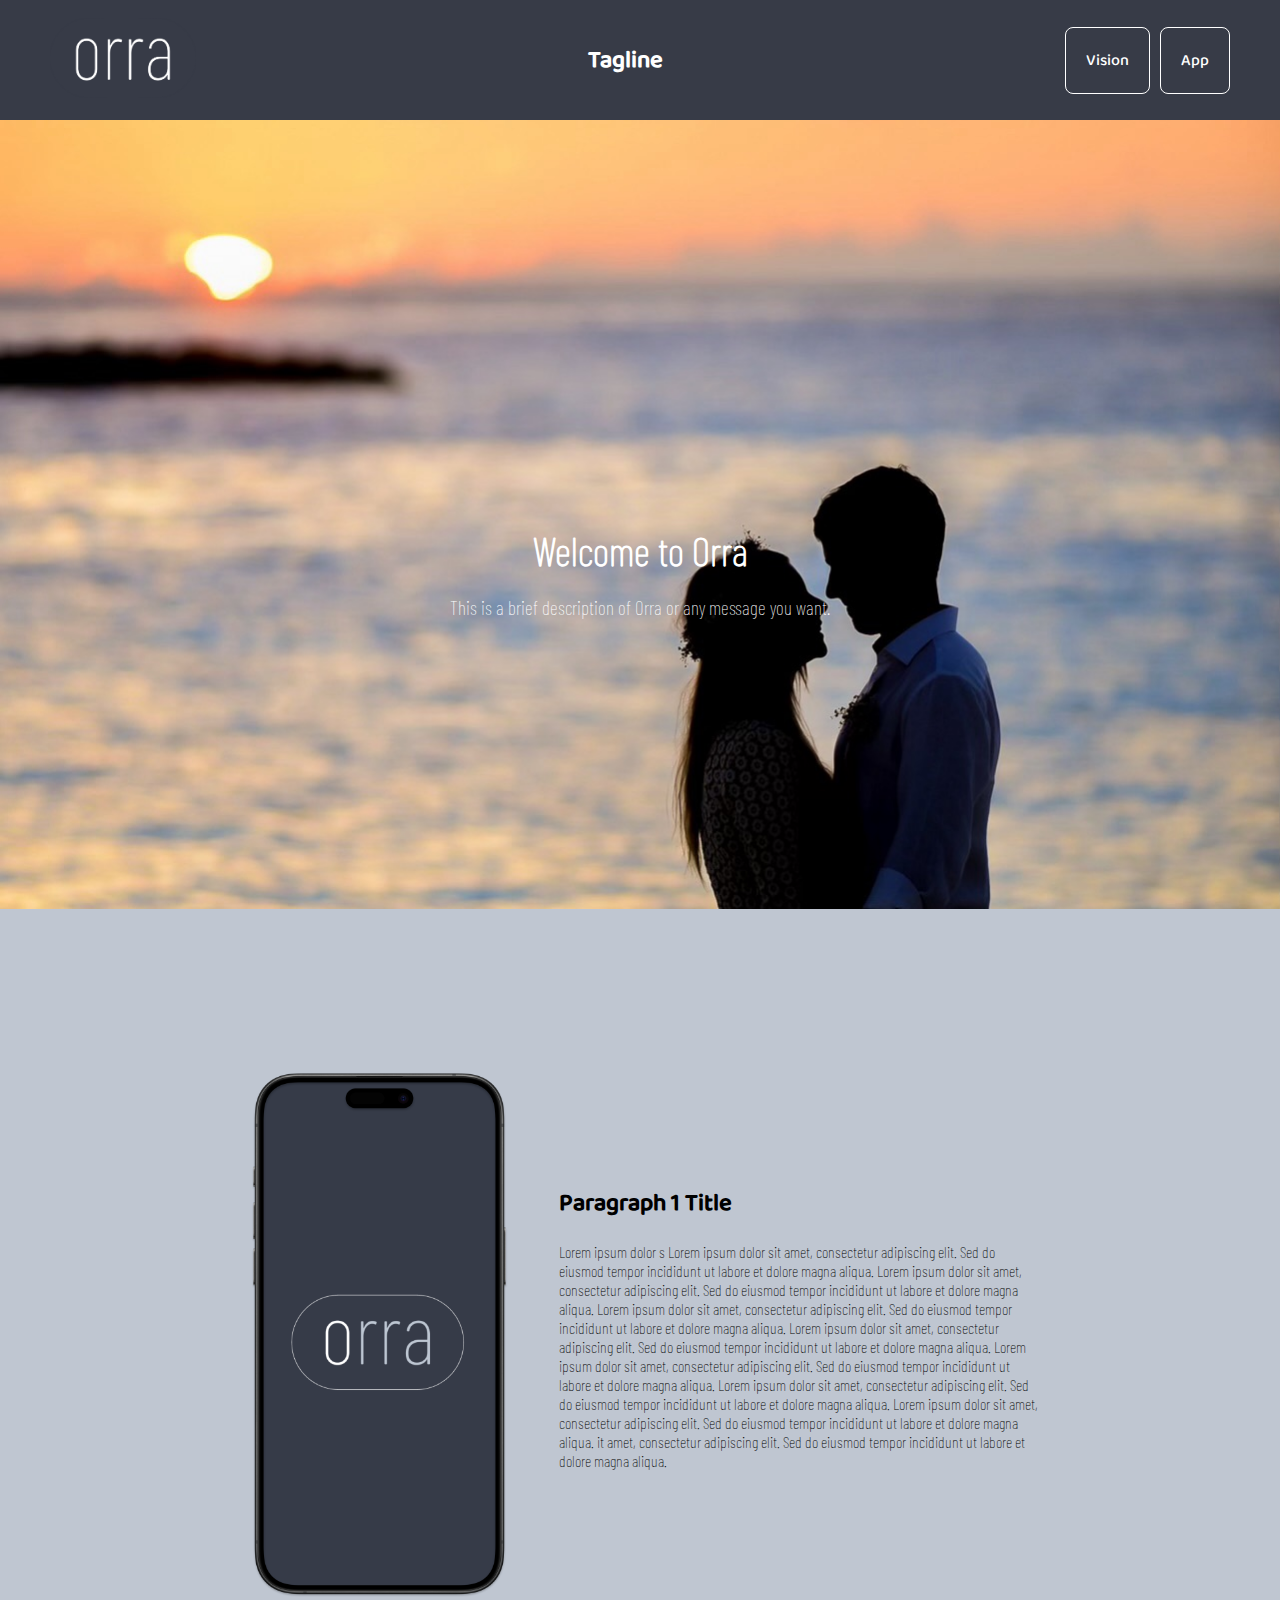
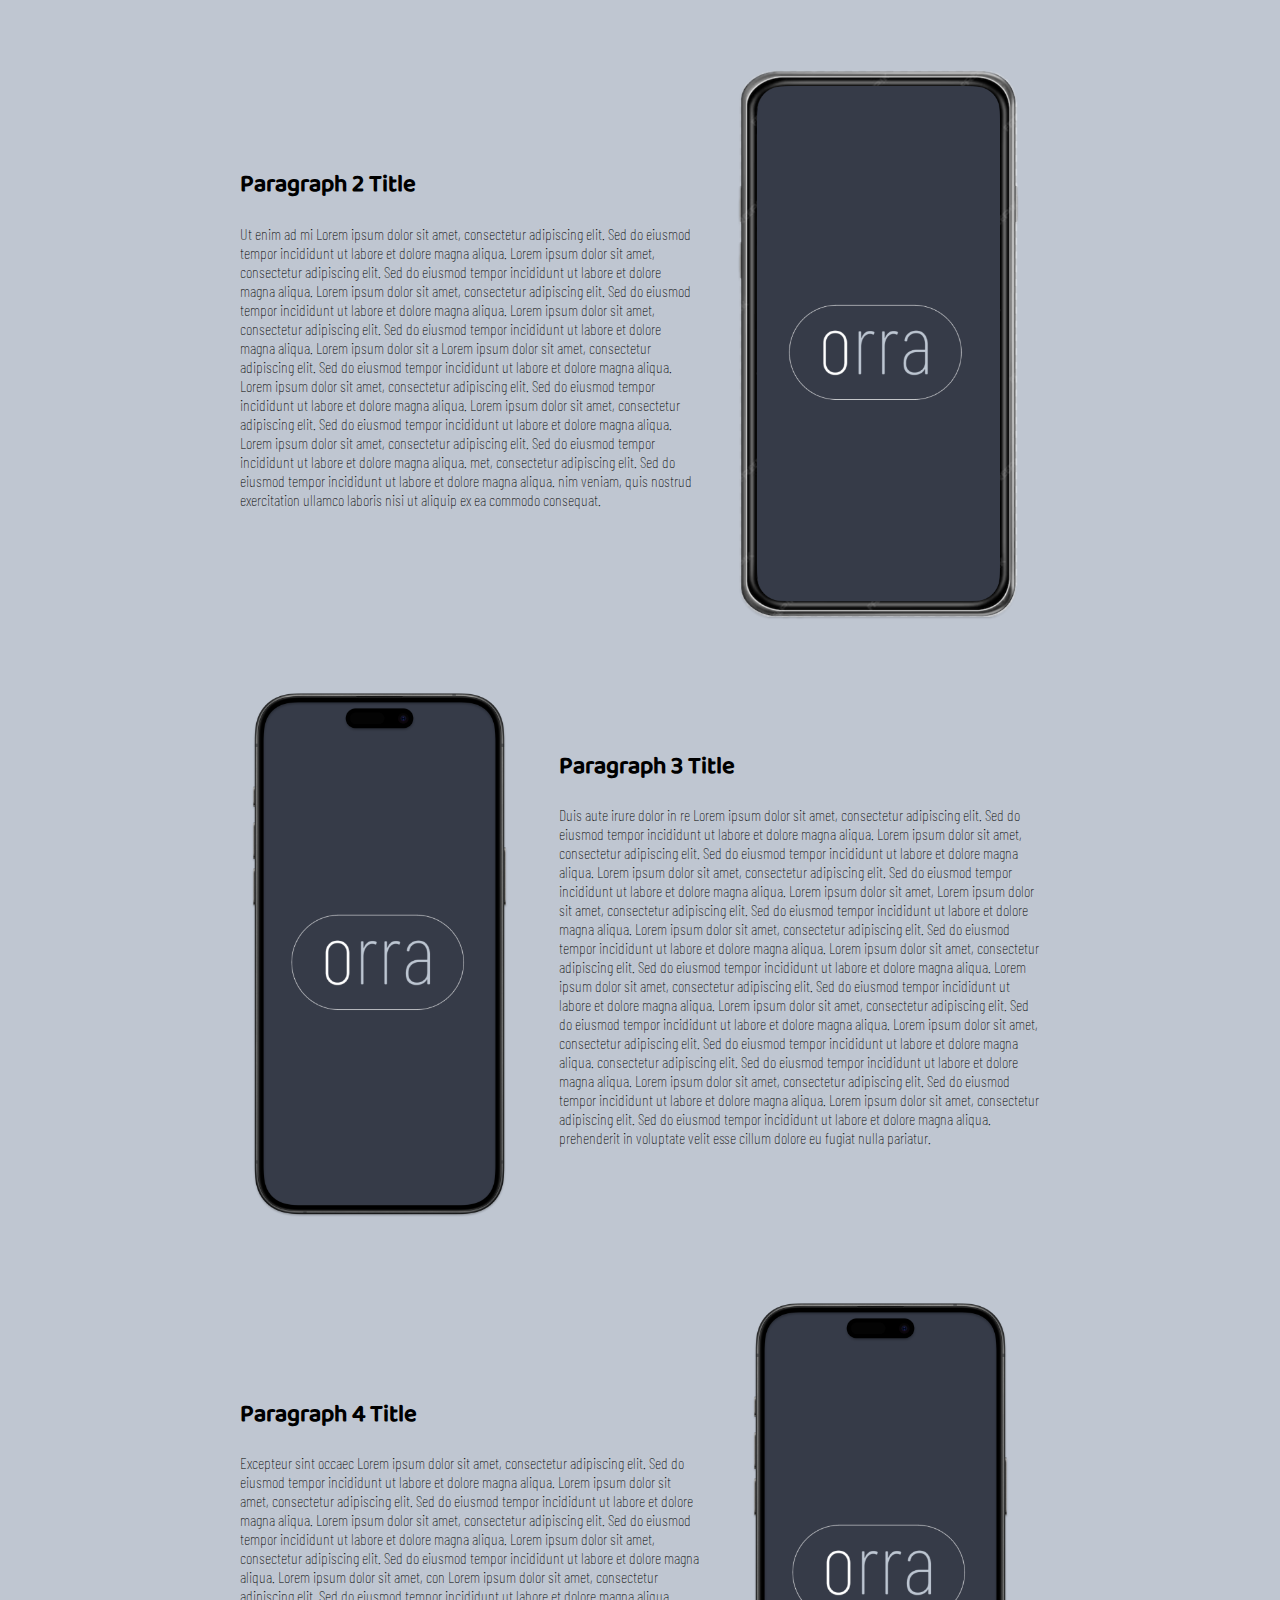
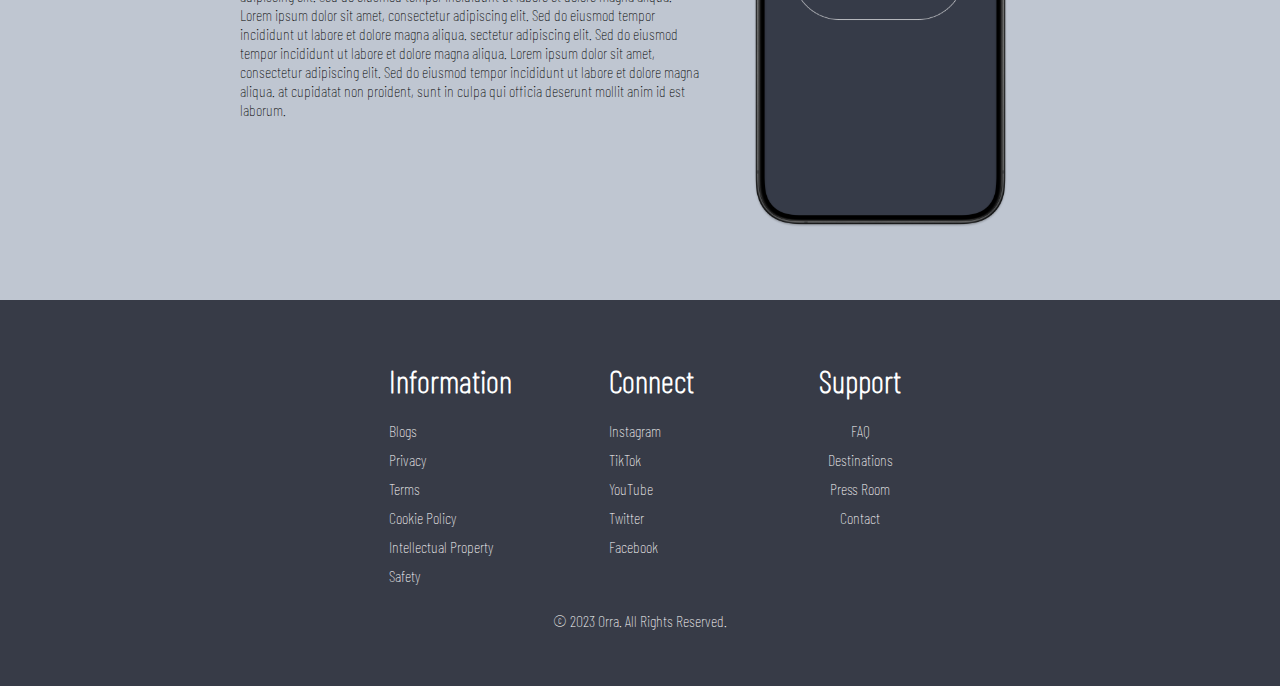
==== commit b8d11f7a: "Third Push Made" ====
--- a/Index.html
+++ b/Index.html
@@ -120,8 +120,7 @@
                 <a href="#">Terms</a>
                 <a href="#">Cookie Policy</a>
                 <a href="#">Intellectual Property</a>
-                <a href="#">Safety</a>
-                <a href="#">Social</a>
+                <a href="safety.html">Safety</a>
             </div>
             <div class="footer-column">
                 <h1>Connect</h1>
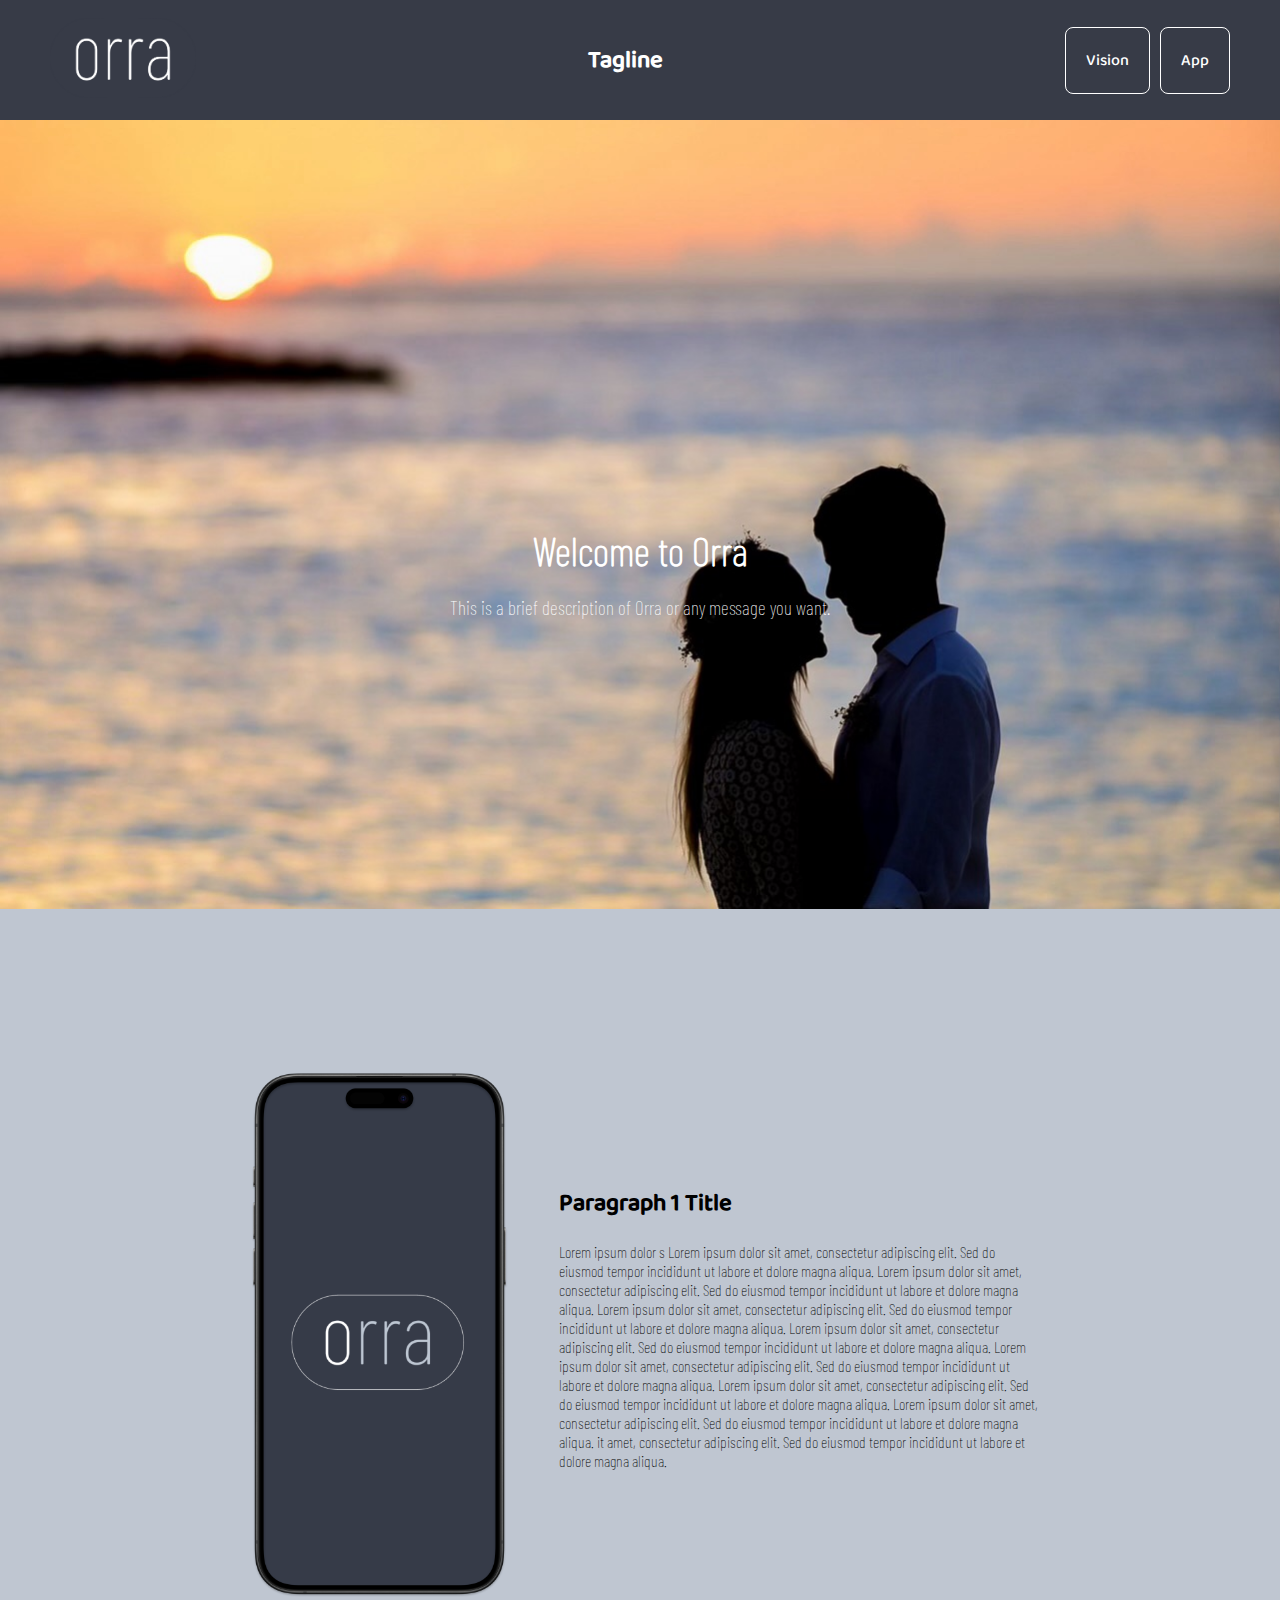
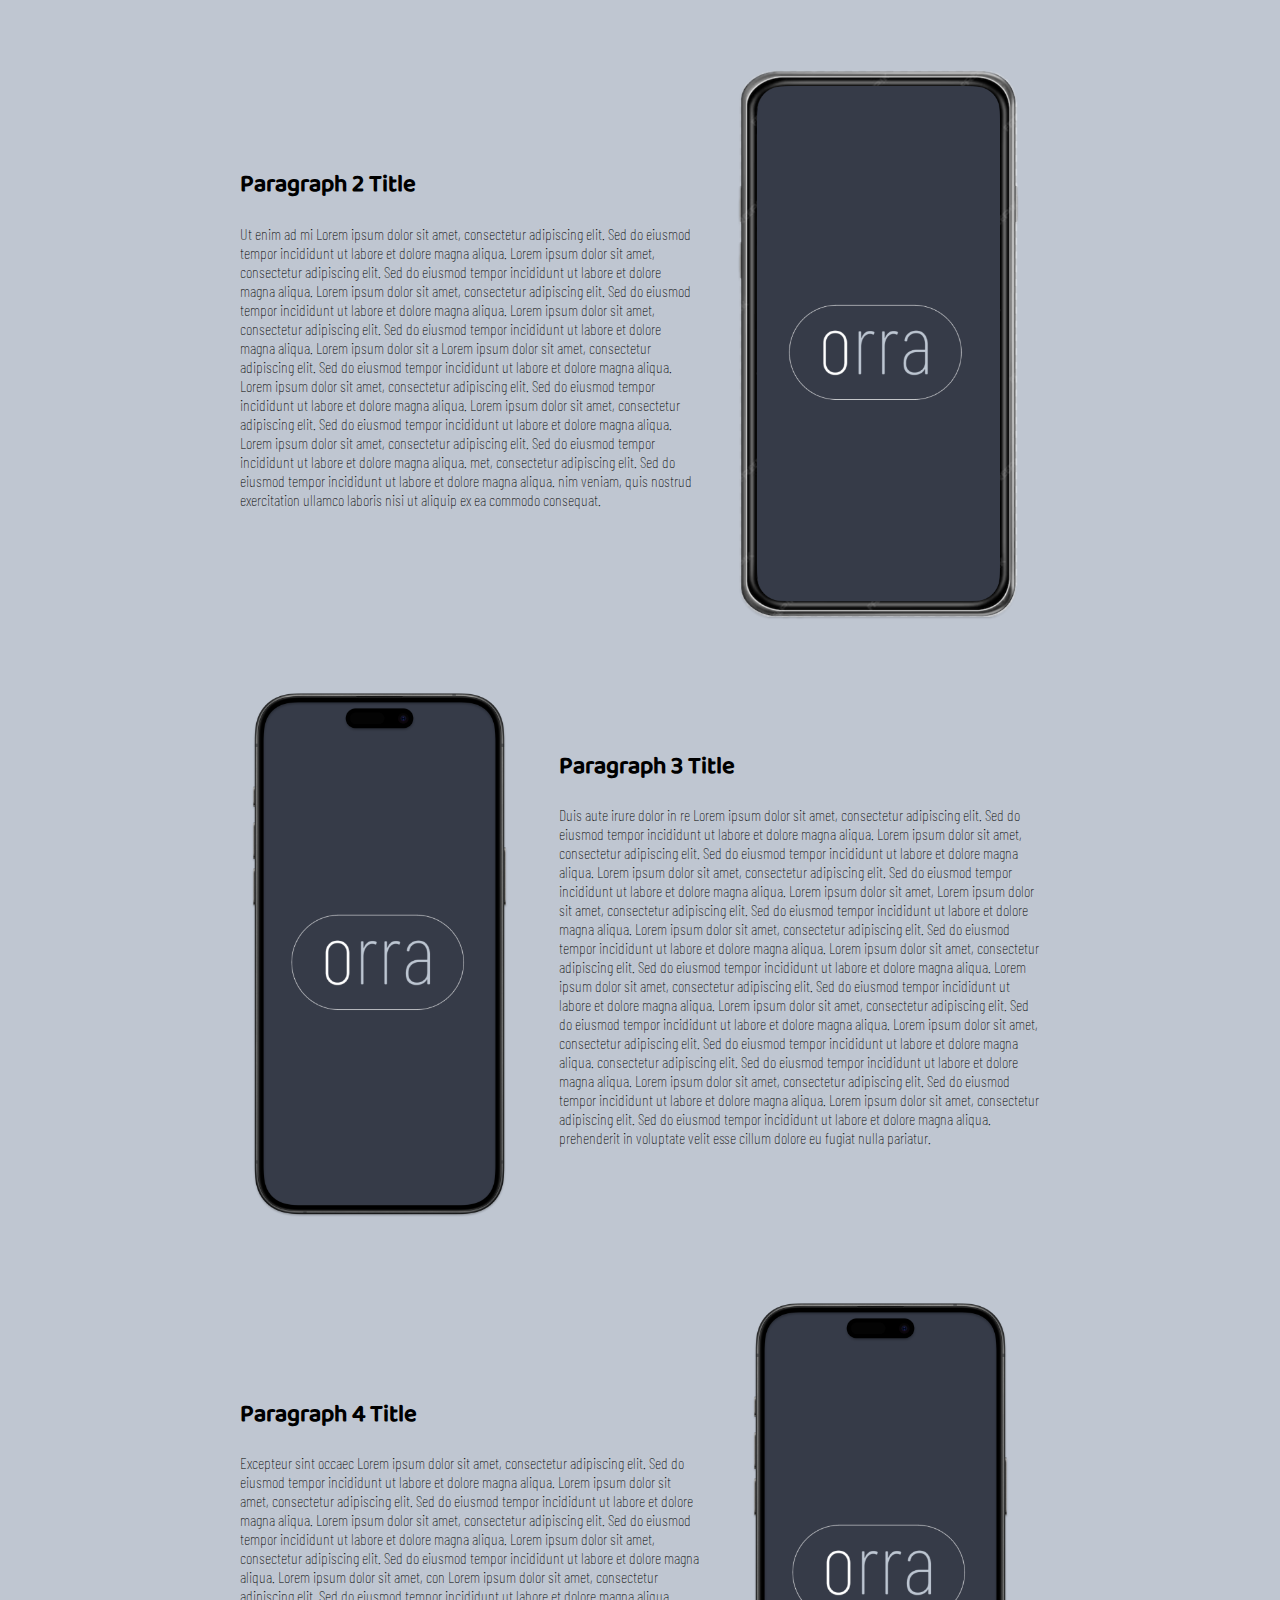
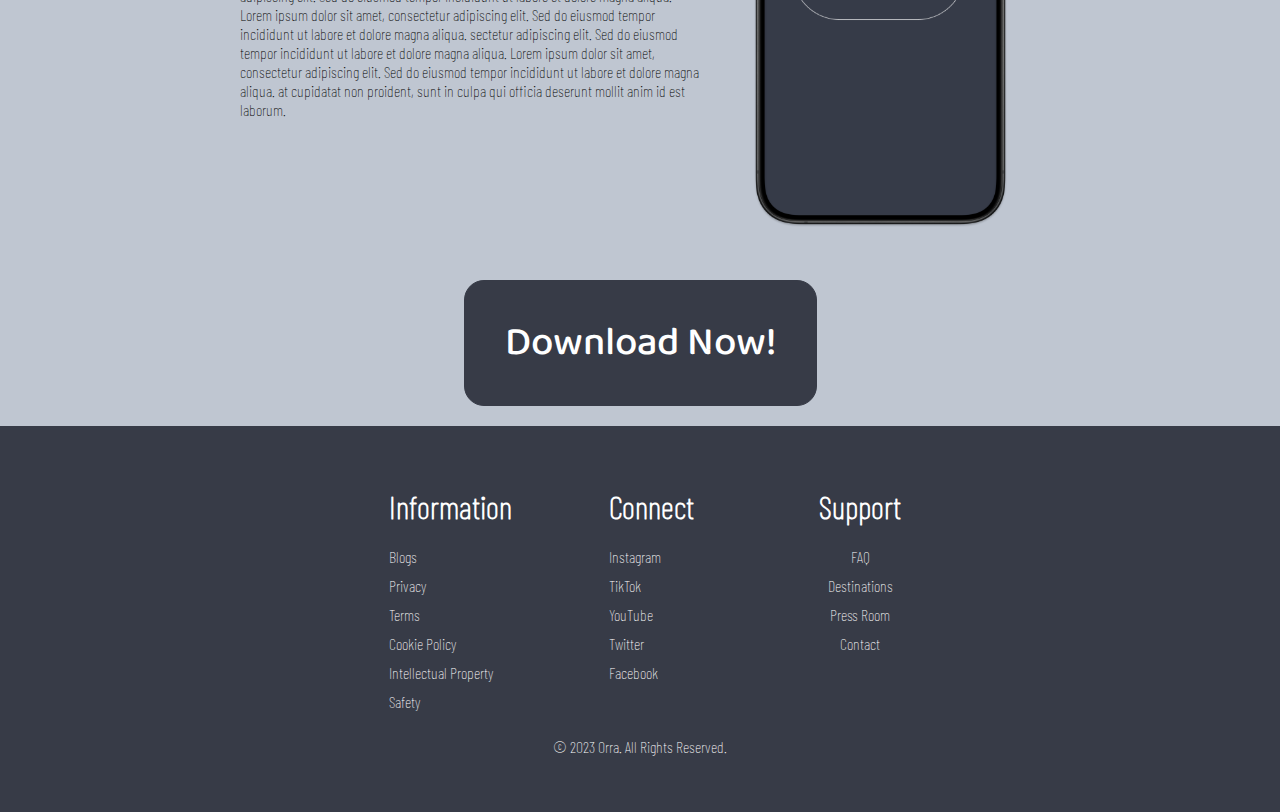
==== commit a140002f: "THird Update Made!" ====
--- a/Index.html
+++ b/Index.html
@@ -108,6 +108,10 @@
             </div>
             <img src="Images/iPhone-Cutout.png" alt="Image 4" class="vertical-image right">
         </div>
+
+        <div class="download-button-container">
+            <a href="App.html" class="button-download hover-effect">Download Now!</a>
+        </div>
     </main>
 
 
@@ -135,7 +139,7 @@
                 <a href="#">FAQ</a>
                 <a href="#">Destinations</a>
                 <a href="#">Press Room</a>
-                <a href="#">Contact</a>
+                <a href="Contact.html">Contact</a>
             </div>
         </div>
         <div class="copyright">
--- a/Styles/Index.css
+++ b/Styles/Index.css
@@ -63,4 +63,28 @@
 
 .text-content {
     flex: 1;
+}
+
+.download-button-container {
+    text-align: center;
+    margin-top: 20px; /* Add some space between the last paragraph and the button */
+}
+
+.button-download {
+    display: inline-block;
+    padding: 30px 40px; /* Increase padding for a larger button */
+    font-size: 40px; /* Increase font size */
+    font-family: 'Baloo 2', sans-serif;
+    text-decoration: none;
+    color: white;
+    background-color: #373b47;
+    border: 1px solid #373b47;
+    border-radius: 20px; /* Rounded corners */
+    transition: background-color 0s ease, color 0.3s ease;
+}
+
+.button-download:hover {
+    background-color: #bfc6d1; /* Darker color on hover */
+    color: #373b47;
+    transform: scale(1.2); /* Grow the button on hover */
 }